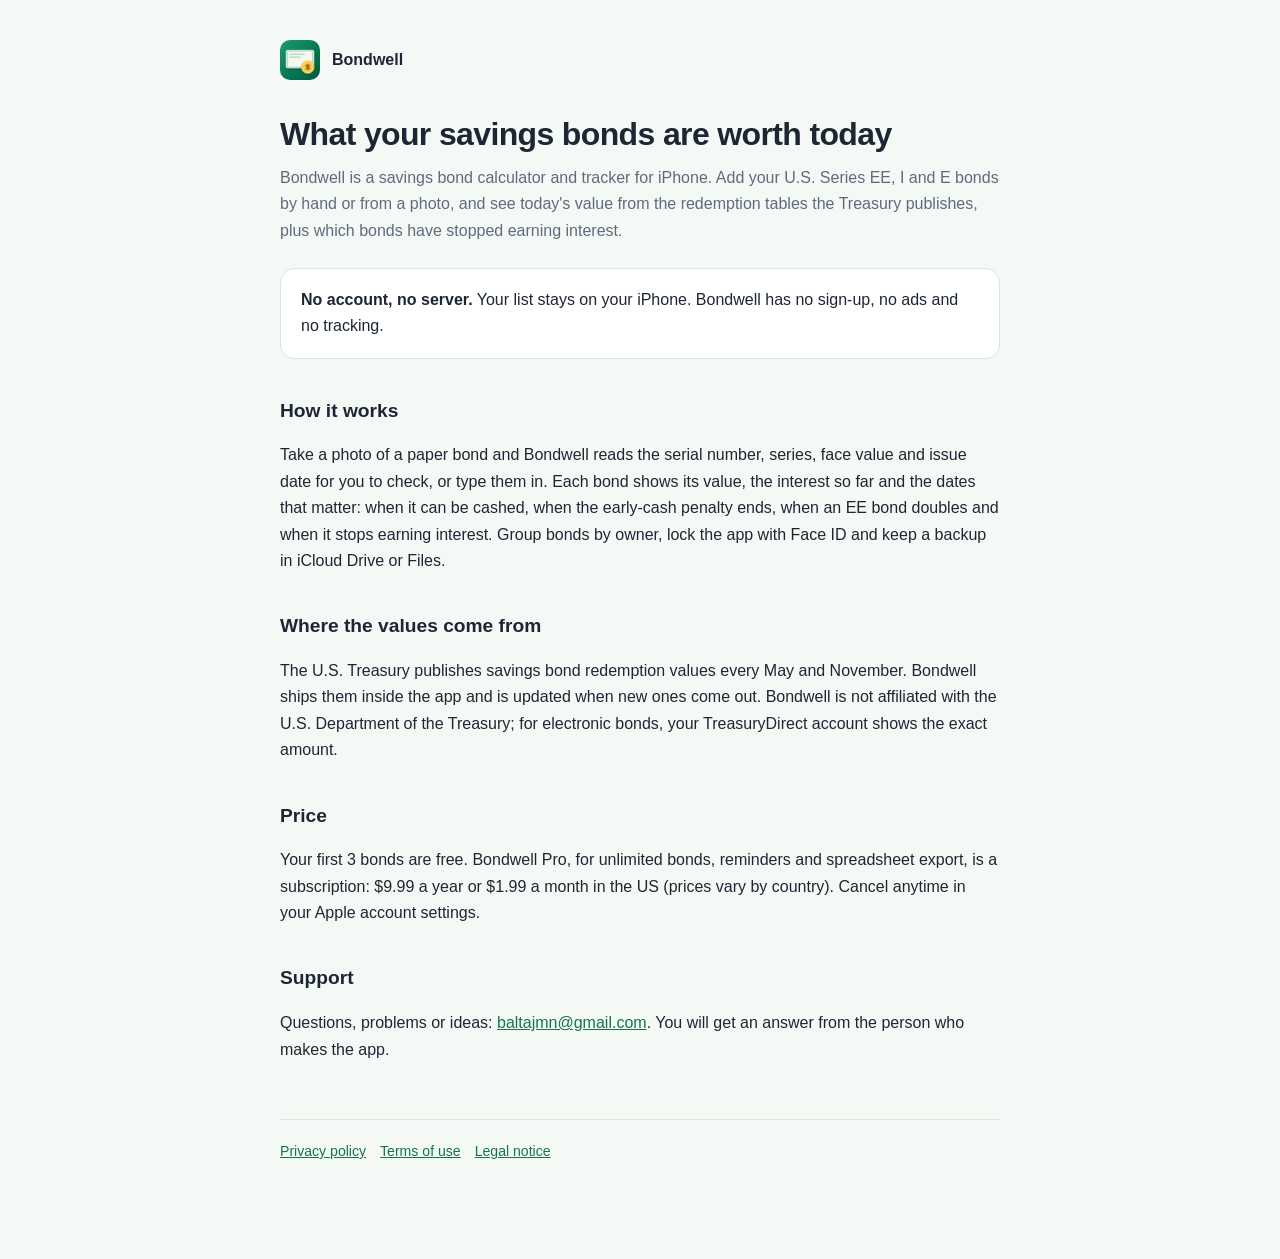
==== index.html @ 712daf59 "Bondwell: web de soporte, privacidad y aviso legal Co-Authored-By: Claude Opus 5.5 <noreply@anthropi" ====
<!doctype html>
<html lang="en">
<head>
<meta charset="utf-8">
<meta name="viewport" content="width=device-width, initial-scale=1">
<title>Bondwell: Savings Bond Value for iPhone</title>
<meta name="description" content="What your U.S. savings bonds are worth today, from the Treasury's own tables. Series EE, I and E. No account, nothing leaves your iPhone.">
<link rel="canonical" href="https://bondwell.baltajmn.dev/">
<link rel="icon" href="/bw/icon-64.png" type="image/png">
<link rel="apple-touch-icon" href="/bw/icon-180.png">
<link rel="stylesheet" href="/bw/site.css">
</head>
<body>
<main>
<a class="brand" href="/"><img src="/bw/icon-180.png" alt="">Bondwell</a>
<h1>What your savings bonds are worth today</h1>
<p class="lede">Bondwell is a savings bond calculator and tracker for iPhone. Add your U.S. Series EE, I and E bonds by hand or from a photo, and see today's value from the redemption tables the Treasury publishes, plus which bonds have stopped earning interest.</p>

<div class="box"><p><strong>No account, no server.</strong> Your list stays on your iPhone. Bondwell has no sign-up, no ads and no tracking.</p></div>

<h2>How it works</h2>
<p>Take a photo of a paper bond and Bondwell reads the serial number, series, face value and issue date for you to check, or type them in. Each bond shows its value, the interest so far and the dates that matter: when it can be cashed, when the early-cash penalty ends, when an EE bond doubles and when it stops earning interest. Group bonds by owner, lock the app with Face ID and keep a backup in iCloud Drive or Files.</p>

<h2>Where the values come from</h2>
<p>The U.S. Treasury publishes savings bond redemption values every May and November. Bondwell ships them inside the app and is updated when new ones come out. Bondwell is not affiliated with the U.S. Department of the Treasury; for electronic bonds, your TreasuryDirect account shows the exact amount.</p>

<h2>Price</h2>
<p>Your first 3 bonds are free. Bondwell Pro, for unlimited bonds, reminders and spreadsheet export, is a subscription: $9.99 a year or $1.99 a month in the US (prices vary by country). Cancel anytime in your Apple account settings.</p>

<h2>Support</h2>
<p>Questions, problems or ideas: <a href="mailto:baltajmn@gmail.com?subject=Bondwell">baltajmn@gmail.com</a>. You will get an answer from the person who makes the app.</p>

<footer><a href="/privacy/">Privacy policy</a><a href="https://www.apple.com/legal/internet-services/itunes/dev/stdeula/">Terms of use</a><a href="/legal.html">Legal notice</a></footer>
</main>
</body>
</html>
---- bw/site.css ----
:root { --bg: #F5F9F6; --surface: #FFFFFF; --ink: #1D2633; --muted: #5E6B7D; --line: #D9E8DE; --accent: #167548; }
@media (prefers-color-scheme: dark) {
  :root { --bg: #11161E; --surface: #18202B; --ink: #E6F0EA; --muted: #9AA8BB; --line: #2A3546; --accent: #5FD39A; }
}
* { box-sizing: border-box; }
body { margin: 0; padding: 40px 20px 96px; background: var(--bg); color: var(--ink);
  font: 16px/1.65 -apple-system, BlinkMacSystemFont, "Segoe UI", Roboto, Helvetica, Arial, sans-serif; }
main { max-width: 720px; margin: 0 auto; }
h1 { font-size: 2rem; font-weight: 650; letter-spacing: -0.02em; margin: 0 0 4px; }
h2 { font-size: 1.2rem; font-weight: 650; margin: 36px 0 8px; }
.brand { display: flex; align-items: center; gap: 12px; margin: 0 0 28px; text-decoration: none; color: var(--ink); font-weight: 650; }
.brand img { width: 40px; height: 40px; border-radius: 10px; }
.lede { color: var(--muted); margin: 0 0 24px; }
.box { background: var(--surface); border: 1px solid var(--line); border-radius: 14px; padding: 18px 20px; margin: 24px 0; }
.box p { margin: 0; }
table { border-collapse: collapse; width: 100%; font-size: 0.94rem; }
th, td { text-align: left; padding: 10px 12px; border-bottom: 1px solid var(--line); vertical-align: top; }
th { color: var(--muted); font-weight: 600; width: 32%; }
a { color: var(--accent); }
footer { color: var(--muted); font-size: 0.88rem; margin-top: 56px; border-top: 1px solid var(--line); padding-top: 20px; }
footer a { margin-right: 14px; }
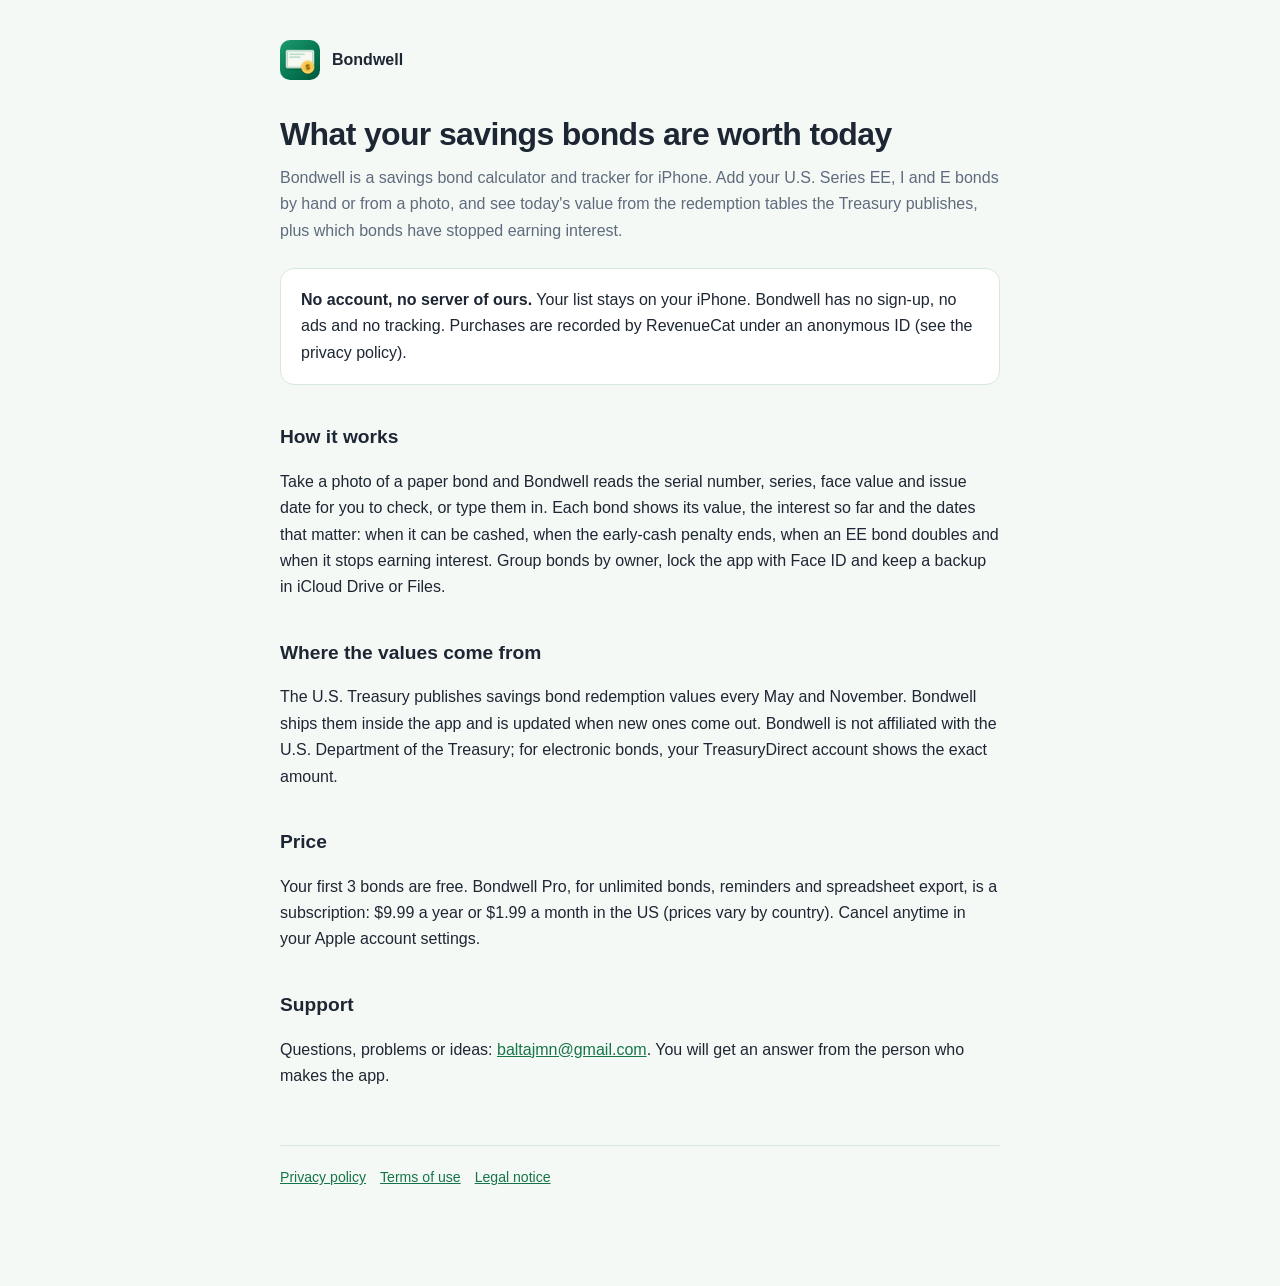
==== commit eacb6ae9: "Privacy: RevenueCat records purchases Co-Authored-By: Claude Opus 5.5 <noreply@anthropic.com>" ====
--- a/index.html
+++ b/index.html
@@ -4,7 +4,7 @@
 <meta charset="utf-8">
 <meta name="viewport" content="width=device-width, initial-scale=1">
 <title>Bondwell: Savings Bond Value for iPhone</title>
-<meta name="description" content="What your U.S. savings bonds are worth today, from the Treasury's own tables. Series EE, I and E. No account, nothing leaves your iPhone.">
+<meta name="description" content="What your U.S. savings bonds are worth today, from the Treasury's own tables. Series EE, I and E. No account, your bonds never leave your iPhone.">
 <link rel="canonical" href="https://bondwell.baltajmn.dev/">
 <link rel="icon" href="/bw/icon-64.png" type="image/png">
 <link rel="apple-touch-icon" href="/bw/icon-180.png">
@@ -16,7 +16,7 @@
 <h1>What your savings bonds are worth today</h1>
 <p class="lede">Bondwell is a savings bond calculator and tracker for iPhone. Add your U.S. Series EE, I and E bonds by hand or from a photo, and see today's value from the redemption tables the Treasury publishes, plus which bonds have stopped earning interest.</p>
 
-<div class="box"><p><strong>No account, no server.</strong> Your list stays on your iPhone. Bondwell has no sign-up, no ads and no tracking.</p></div>
+<div class="box"><p><strong>No account, no server of ours.</strong> Your list stays on your iPhone. Bondwell has no sign-up, no ads and no tracking. Purchases are recorded by RevenueCat under an anonymous ID (see the privacy policy).</p></div>
 
 <h2>How it works</h2>
 <p>Take a photo of a paper bond and Bondwell reads the serial number, series, face value and issue date for you to check, or type them in. Each bond shows its value, the interest so far and the dates that matter: when it can be cashed, when the early-cash penalty ends, when an EE bond doubles and when it stops earning interest. Group bonds by owner, lock the app with Face ID and keep a backup in iCloud Drive or Files.</p>
